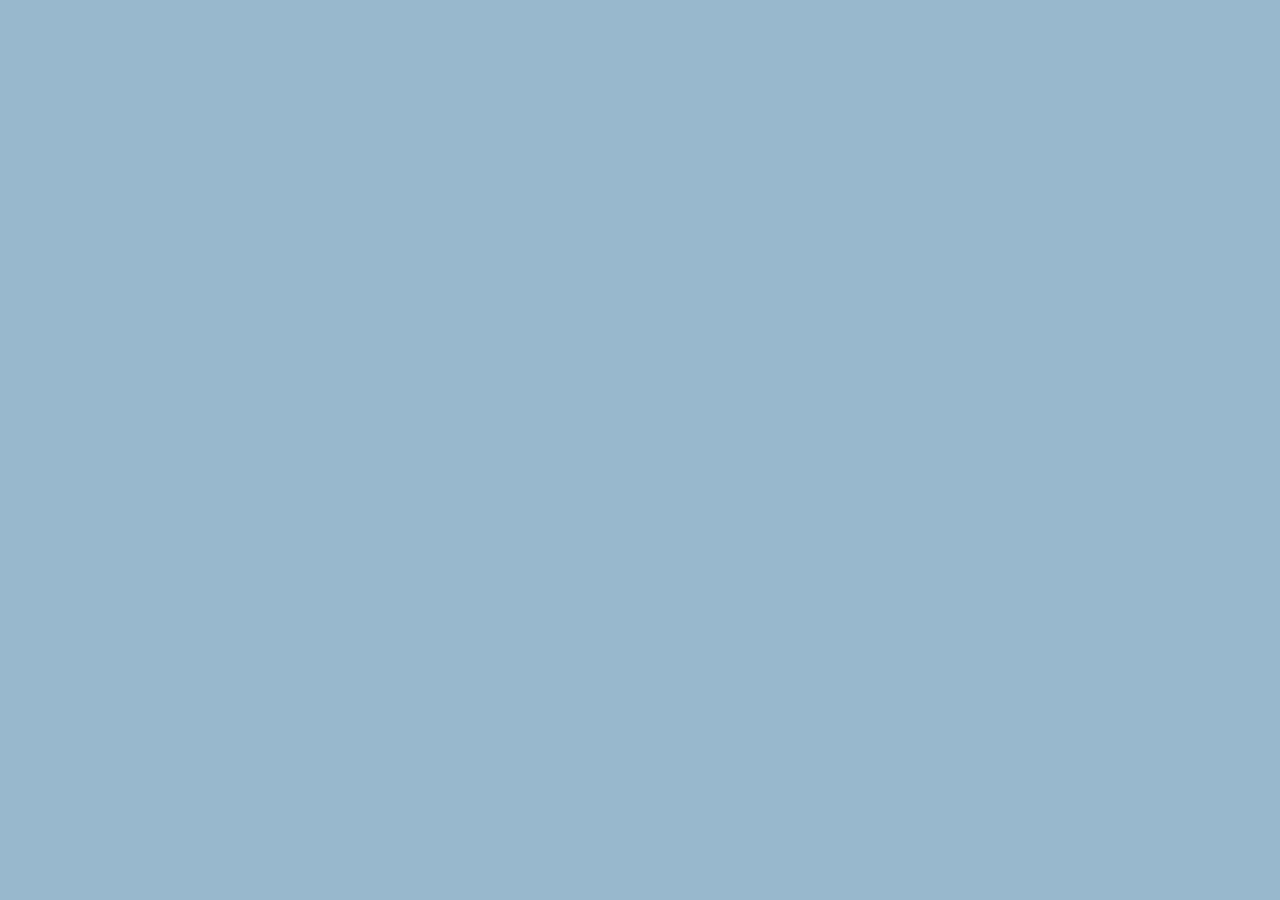
==== index.html @ 7b084897 "added readme file and started html and scss files" ====
<!DOCTYPE html>
<html lang="en">
<head>
    <meta charset="UTF-8">
    <meta name="viewport" content="width=device-width, initial-scale=1.0">
    <title>Highland Whispers</title>
    <link rel="stylesheet" href="css/header.css">
    <link rel="stylesheet" href="css/main.css">
    <link rel="stylesheet" href="css/footer.css">
</head>
<body>
    

    <script src="js/header.js"></script>
    <script src="js/main.js"></script>
</body>
</html>
---- css/header.css ----
* {
  margin: 0 auto;
  padding: 0 auto;
  box-sizing: border-box;
}

body {
  background-color: #98b8cd;
}/*# sourceMappingURL=header.css.map */
---- css/main.css ----
/*# sourceMappingURL=main.css.map */
---- css/footer.css ----
/*# sourceMappingURL=footer.css.map */
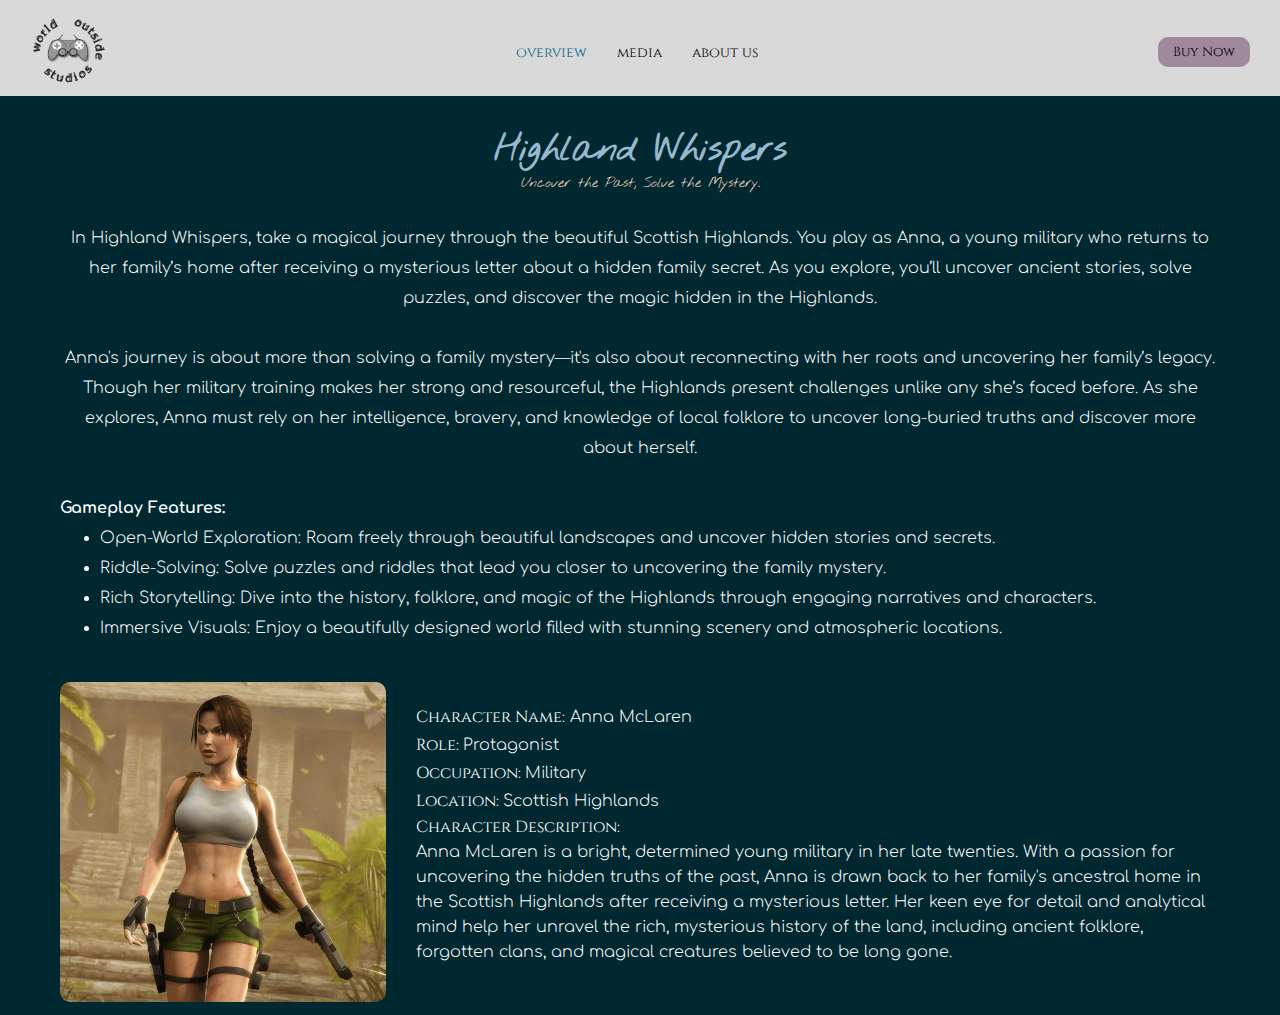
==== commit 314a683c: "added README file, all basic files and overview page" ====
--- a/index.html
+++ b/index.html
@@ -9,6 +9,62 @@
     <link rel="stylesheet" href="css/footer.css">
 </head>
 <body>
+    <header>
+        <div class="big-container">
+            <div class="d-flex">
+                <a href="index.html"><img src="images/gameLogo.png" alt="gameLogo" class="gameLogo"></a>
+                <div class="burger" id="burger">
+                    <span></span>
+                </div>
+                <nav class="navigation" id="navigation">
+                    <ul class="f-14 cinzel d-flex" id="ul">
+                        <li class="li" id="link-active" href="index.html">overview</li>
+                        <li class="li" href="media.html">media</li>
+                        <li class="li" href="about.html">about us</li>
+                    </ul>
+                </nav>
+                <button class="btn buyBtn cinzel" id="buyBtn">Buy Now</button>
+            </div>
+        </div>
+    </header>
+
+    <main>
+        <div class="small-container">
+            <div class="gameName">
+                <h1 class="f-36">Highland Whispers</h1>
+                <p class="f-14">Uncover the Past, Solve the Mystery.</p>
+            </div>
+            <div class="mainText line-height-30">
+                <p class="first-p-description">In Highland Whispers, take a magical journey through the beautiful Scottish Highlands. You play as Anna, a young military who returns to her family’s home after receiving a mysterious letter about a hidden family secret. As you explore, you’ll uncover ancient stories, solve puzzles, and discover the magic hidden in the Highlands.</p>
+                <p>Anna's journey is about more than solving a family mystery—it's also about reconnecting with her roots and uncovering her family’s legacy. Though her military training makes her strong and resourceful, the Highlands present challenges unlike any she’s faced before. As she explores, Anna must rely on her intelligence, bravery, and knowledge of local folklore to uncover long-buried truths and discover more about herself.</p>
+            </div>
+            <div class="features line-height-30">
+                <p class="bold">Gameplay Features:</p>
+                <ul>
+                    <li>Open-World Exploration: Roam freely through beautiful landscapes and uncover hidden stories and secrets.</li>
+                    <li>Riddle-Solving: Solve puzzles and riddles that lead you closer to uncovering the family mystery.</li>
+                    <li>Rich Storytelling: Dive into the history, folklore, and magic of the Highlands through engaging narratives and characters.</li>
+                    <li>Immersive Visuals: Enjoy a beautifully designed world filled with stunning scenery and atmospheric locations.</li>
+                </ul>
+            </div>
+            <div class="d-flex">
+                <div class="img">
+                    <img src="images/character.jpg" alt="character">
+                </div>
+                <div class="wrapper">
+                    <div class="character-details">
+                        <p class="cinzel">Character Name:<span class="comfortaa">   Anna McLaren</span></p>
+                        <p class="cinzel">Role: <span class="comfortaa">    Protagonist</span></p>
+                        <p class="cinzel">Occupation: <span class="comfortaa">    Military</span></p> 
+                        <p class="cinzel">Location: <span class="comfortaa">    Scottish Highlands</span></p> 
+                    </div>
+                    <div class="character-description">
+                        <p class="cinzel">Character Description: </p> <p>Anna McLaren is a bright, determined young military in her late twenties. With a passion for uncovering the hidden truths of the past, Anna is drawn back to her family's ancestral home in the Scottish Highlands after receiving a mysterious letter. Her keen eye for detail and analytical mind help her unravel the rich, mysterious history of the land, including ancient folklore, forgotten clans, and magical creatures believed to be long gone.</p>
+                    </div>
+                </div>
+            </div>
+        </div>
+    </main>
     
 
     <script src="js/header.js"></script>
--- a/css/header.css
+++ b/css/header.css
@@ -1,3 +1,15 @@
+@font-face {
+  font-family: Cinzel;
+  src: url("../fonts/Cinzel.ttf");
+}
+@font-face {
+  font-family: Comfortaa;
+  src: url("../fonts/Comfortaa.ttf");
+}
+@font-face {
+  font-family: gameFont;
+  src: url("../fonts/gameFont.ttf");
+}
 * {
   margin: 0 auto;
   padding: 0 auto;
@@ -5,5 +17,171 @@
 }
 
 body {
-  background-color: #98b8cd;
+  background-color: #002831;
+  font-family: "Comfortaa";
+  overflow-x: hidden;
+}
+
+.big-container {
+  max-width: 1600px;
+}
+
+#link-active {
+  color: #03658C;
+}
+
+.f-36 {
+  font-size: 36px;
+}
+@media screen and (max-width: 680px) {
+  .f-36 {
+    font-size: 28px;
+  }
+}
+
+.f-14 {
+  font-size: 14px;
+}
+@media screen and (max-width: 680px) {
+  .f-14 {
+    font-size: 12px;
+  }
+}
+
+.line-height-30 {
+  line-height: 30px;
+}
+
+.line-height-15 {
+  line-height: 15px;
+}
+
+.line-height-12 {
+  line-height: 12px;
+}
+
+.d-flex {
+  display: flex;
+  align-items: center;
+}
+
+.btn {
+  border: none;
+  background-color: unset;
+}
+
+.block {
+  display: block !important;
+}
+
+.cinzel {
+  font-family: "Cinzel";
+}
+
+header {
+  width: 100%;
+  background-color: #D9D9D9;
+  height: 6rem;
+  padding: 15px 30px;
+  box-sizing: border-box;
+  position: relative;
+  overflow: hidden;
+}
+header a {
+  margin: 0;
+}
+header .d-flex {
+  justify-content: space-between;
+}
+header .gameLogo {
+  height: 70px;
+}
+header .buyBtn {
+  background-color: #A0889D;
+  padding: 6px 15px;
+  border-radius: 10px;
+  margin: 0;
+}
+@media screen and (max-width: 680px) {
+  header .buyBtn {
+    display: none;
+  }
+}
+header ul {
+  list-style: none;
+}
+header .li {
+  margin-right: 30px;
+  display: inline-block;
+  text-align: center;
+}
+header .flex-active {
+  display: flex;
+  flex-direction: column;
+}
+header .navigation {
+  margin: 0;
+}
+header .burger {
+  position: absolute;
+  right: 2rem;
+  z-index: 50;
+  width: 32px;
+  height: 18px;
+  align-items: center;
+  align-self: center;
+  margin: 0;
+}
+@media screen and (min-width: 680px) {
+  header .burger {
+    display: none;
+  }
+}
+header .burger span {
+  width: 80%;
+  height: 2px;
+  background-color: #002831;
+}
+header .burger span::after, header .burger span::before {
+  content: "";
+  width: 80%;
+  height: 2px;
+  background-color: #002831;
+  position: absolute;
+  transition: all 0.3s ease 0s;
+}
+header .burger span::after {
+  top: 0;
+}
+header .burger span::before {
+  bottom: 0;
+}
+header .burger-active span {
+  transform: scale(0);
+}
+header .burger-active::after {
+  top: 50%;
+  transform: rotate(-45deg) translate(0, 50%);
+}
+header .burger-active::before {
+  bottom: 50%;
+  transform: rotate(-45deg) translate(0, -50%);
+}
+header .burger.active {
+  right: 1rem;
+}
+header .new {
+  background-color: #D9D9D9;
+  position: fixed;
+  right: 0;
+  top: 3rem;
+  height: fit-content;
+  width: max-content;
+  padding: 30px;
+  border-radius: 10px;
+}
+@media screen and (max-width: 680px) {
+  header .navigation {
+    display: none;
+  }
 }/*# sourceMappingURL=header.css.map */--- a/css/main.css
+++ b/css/main.css
@@ -1 +1,91 @@
-/*# sourceMappingURL=main.css.map */+.small-container {
+  max-width: 1360px;
+}
+
+.comfortaa {
+  font-family: "Comfortaa";
+}
+
+main {
+  font-size: 16px;
+  display: flex;
+  flex-direction: column;
+  justify-content: center;
+  text-align: center;
+  color: white;
+  font-weight: 300;
+  padding: 0 30px;
+}
+@media screen and (max-width: 680px) {
+  main {
+    font-size: 14px;
+  }
+}
+@media screen and (max-width: 1360px) {
+  main {
+    padding: 0 60px;
+  }
+}
+main .gameName {
+  font-family: "gameFont";
+  margin-top: 30px;
+}
+main .gameName h1 {
+  color: #98b8cd;
+}
+main .gameName p {
+  color: #F2D0BD;
+}
+main .mainText {
+  margin-top: 30px;
+}
+main .mainText .first-p-description {
+  padding-bottom: 30px;
+}
+main .bold {
+  font-weight: 700;
+}
+main .features {
+  text-align: left;
+  margin-top: 30px;
+}
+main .d-flex {
+  margin-top: 30px;
+}
+@media screen and (max-width: 1050px) {
+  main .d-flex {
+    flex-direction: column;
+  }
+}
+main .img img {
+  height: 20rem;
+  border-radius: 10px;
+  opacity: 0;
+  transform: translateY(50px);
+  transition: opacity 1s ease-out, transform 1s ease-out;
+}
+main .img img.visible {
+  opacity: 1;
+  transform: translateY(0);
+}
+@media screen and (max-width: 680px) {
+  main .img img {
+    width: 16rem;
+    height: 18rem;
+  }
+}
+main .character-details {
+  grid-area: b;
+  width: 100%;
+  padding-top: 30px;
+  margin-left: 30px;
+  line-height: 28px;
+  text-align: left;
+}
+main .character-description {
+  grid-area: c;
+  padding-bottom: 50px;
+  margin-left: 30px;
+  line-height: 25px;
+  text-align: left;
+}/*# sourceMappingURL=main.css.map */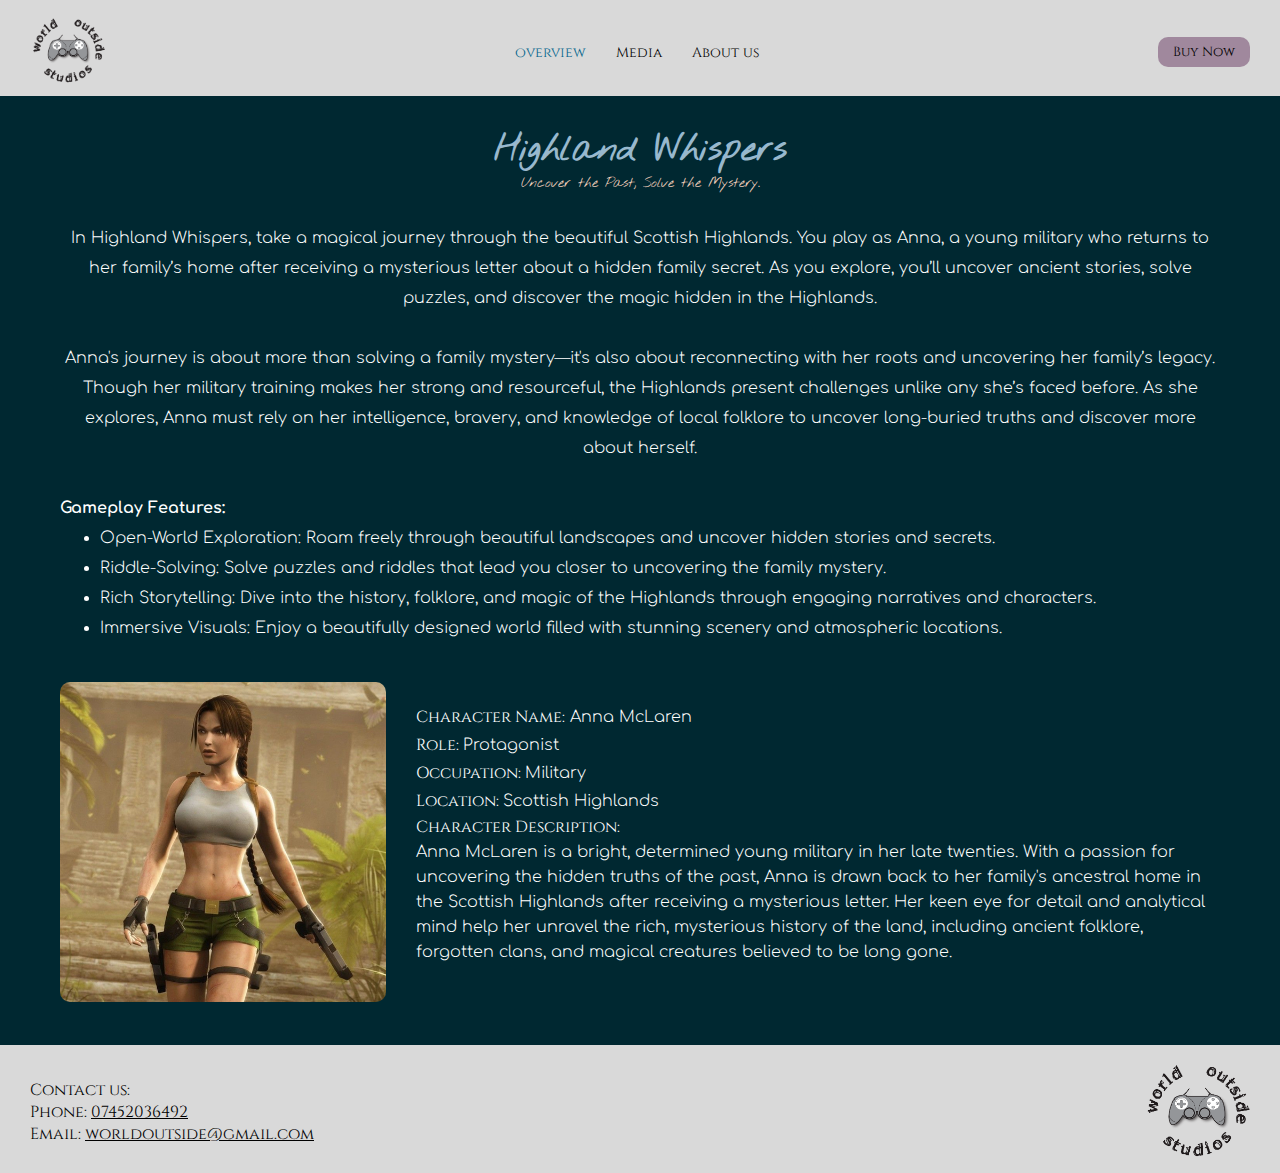
==== commit c486bafe: "finished overview page and added buy button page" ====
--- a/index.html
+++ b/index.html
@@ -18,12 +18,12 @@
                 </div>
                 <nav class="navigation" id="navigation">
                     <ul class="f-14 cinzel d-flex" id="ul">
-                        <li class="li" id="link-active" href="index.html">overview</li>
-                        <li class="li" href="media.html">media</li>
-                        <li class="li" href="about.html">about us</li>
+                        <li class="li" id="link-active"> <a href="index.html">overview</a></li>
+                        <li class="li" href="media.html"><a href="media.html">Media</a></li>
+                        <li class="li" href="about.html"><a href="about.html">About us</a></li>
                     </ul>
                 </nav>
-                <button class="btn buyBtn cinzel" id="buyBtn">Buy Now</button>
+                <button class="btn buyBtn" id="buyBtn"><a class="cinzel" href="buyBtn.html">Buy Now</a></button>
             </div>
         </div>
     </header>
@@ -63,9 +63,24 @@
                     </div>
                 </div>
             </div>
+            <button class="btn buyBtnBottom" id="buyBtnBottom"><a class="cinzel" href="buyBtn.html">Buy Now</a></button>
         </div>
     </main>
     
+    <footer>
+        <div class="big-container d-flex">
+            <div class="contact">
+                <p class="cinzel">Contact us:</p>
+                <p class="cinzel">Phone: <a class="" href="tel:07452036492">07452036492</a></p> 
+                <p class="cinzel">Email: <a class="" href="mailto:worldoutside@gmail.com">worldoutside@gmail.com</a>
+                </p>
+            </div>
+            <div></div>
+            <div class="img-container">
+                <a href="index.html"><img src="images/gameLogo.png" alt="gameLogo" class="gameLogo-footer"></a>
+            </div>
+        </div>
+    </footer>
 
     <script src="js/header.js"></script>
     <script src="js/main.js"></script>
--- a/css/header.css
+++ b/css/header.css
@@ -81,7 +81,7 @@
 header {
   width: 100%;
   background-color: #D9D9D9;
-  height: 6rem;
+  height: 6rem !important;
   padding: 15px 30px;
   box-sizing: border-box;
   position: relative;
@@ -89,6 +89,8 @@
 }
 header a {
   margin: 0;
+  text-decoration: none;
+  color: unset;
 }
 header .d-flex {
   justify-content: space-between;
--- a/css/main.css
+++ b/css/main.css
@@ -62,7 +62,7 @@
   border-radius: 10px;
   opacity: 0;
   transform: translateY(50px);
-  transition: opacity 1s ease-out, transform 1s ease-out;
+  transition: opacity 4s ease-out, transform 2s ease-out;
 }
 main .img img.visible {
   opacity: 1;
@@ -88,4 +88,20 @@
   margin-left: 30px;
   line-height: 25px;
   text-align: left;
+}
+main .buyBtnBottom {
+  background-color: #A0889D;
+  padding: 10px 20px;
+  border-radius: 10px;
+  margin-top: 30px;
+  display: none;
+}
+@media screen and (max-width: 680px) {
+  main .buyBtnBottom {
+    display: block;
+  }
+}
+main .buyBtnBottom a {
+  color: unset;
+  text-decoration: none;
 }/*# sourceMappingURL=main.css.map */--- a/css/footer.css
+++ b/css/footer.css
@@ -1 +1,48 @@
-/*# sourceMappingURL=footer.css.map */+html, body {
+  height: 100%;
+}
+
+body {
+  display: grid;
+  grid-template-rows: auto 1fr auto;
+  min-height: 100vh;
+}
+
+footer {
+  width: 100%;
+  background-color: #D9D9D9;
+  height: 8rem;
+  margin-top: 30px;
+  padding: 15px 30px;
+  bottom: 0;
+}
+@media screen and (max-width: 680px) {
+  footer {
+    height: max-content;
+    padding: 30px;
+  }
+}
+@media screen and (max-width: 680px) {
+  footer .d-flex {
+    flex-direction: column;
+  }
+}
+footer a {
+  text-decoration-color: black;
+  color: unset;
+  margin: 0;
+}
+footer .contact {
+  margin: 0;
+}
+footer .gameLogo-footer {
+  height: 100px;
+}
+footer .img-container {
+  margin: 0;
+}
+@media screen and (max-width: 680px) {
+  footer .img-container {
+    margin-top: 30px;
+  }
+}/*# sourceMappingURL=footer.css.map */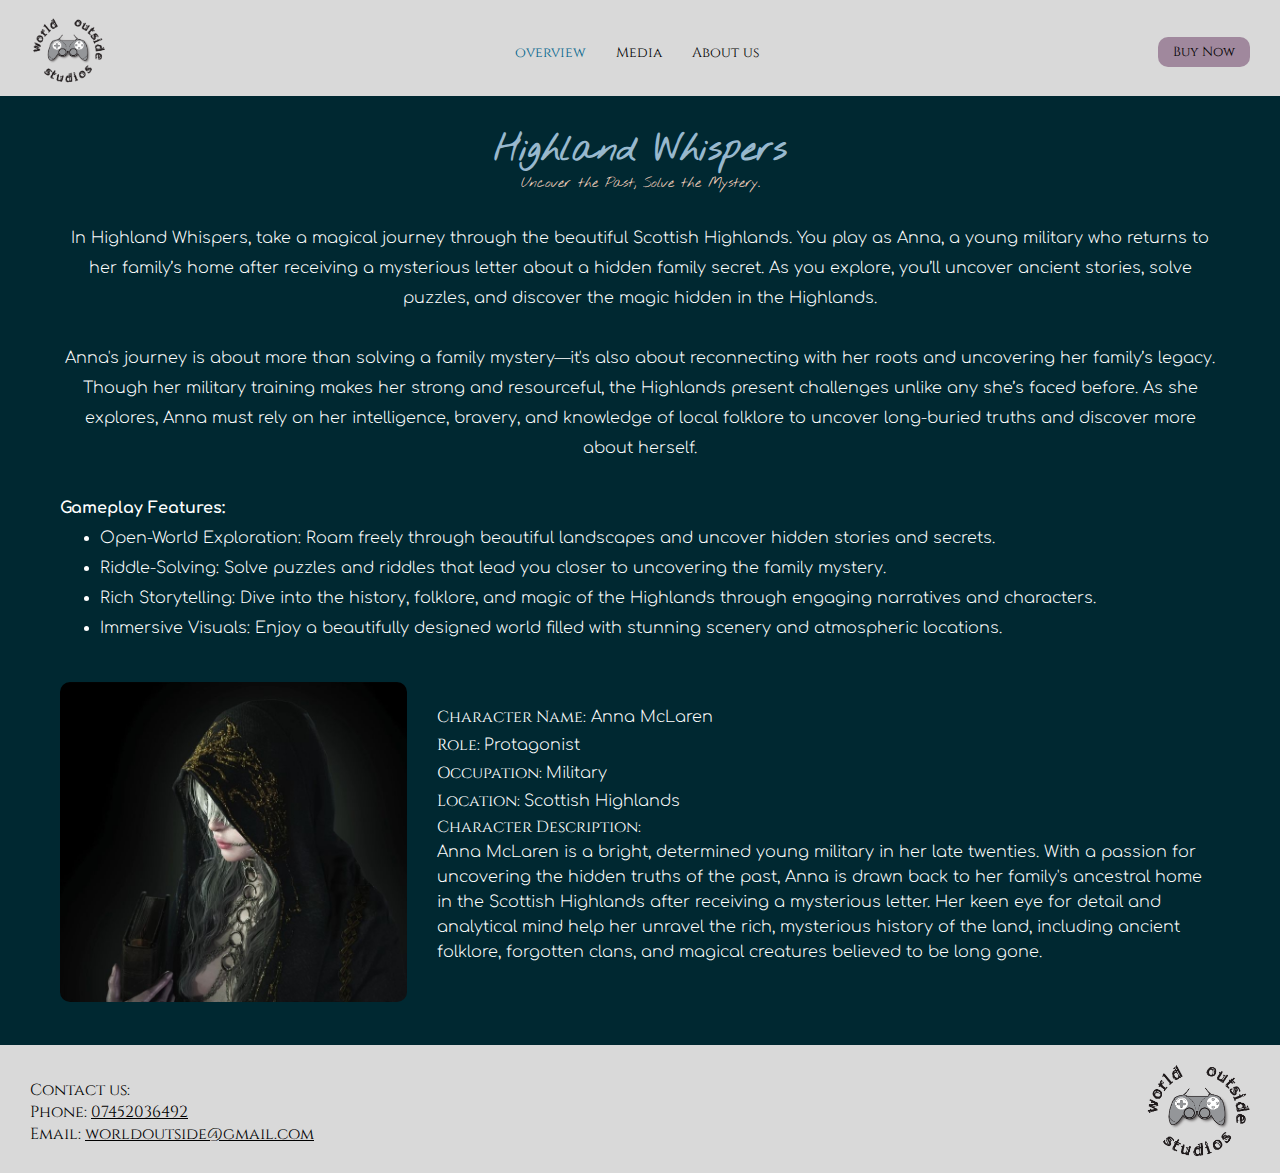
==== commit aa08eb60: "changed the picture of the character" ====
--- a/index.html
+++ b/index.html
@@ -49,7 +49,7 @@
             </div>
             <div class="d-flex">
                 <div class="img">
-                    <img src="images/character.jpg" alt="character">
+                    <img src="images/changedCharacter.jpg" alt="character">
                 </div>
                 <div class="wrapper">
                     <div class="character-details">
--- a/css/main.css
+++ b/css/main.css
@@ -104,4 +104,9 @@
 main .buyBtnBottom a {
   color: unset;
   text-decoration: none;
-}/*# sourceMappingURL=main.css.map */+}
+
+main .buyBtnBottom {
+  color: black;
+}
+/*# sourceMappingURL=main.css.map */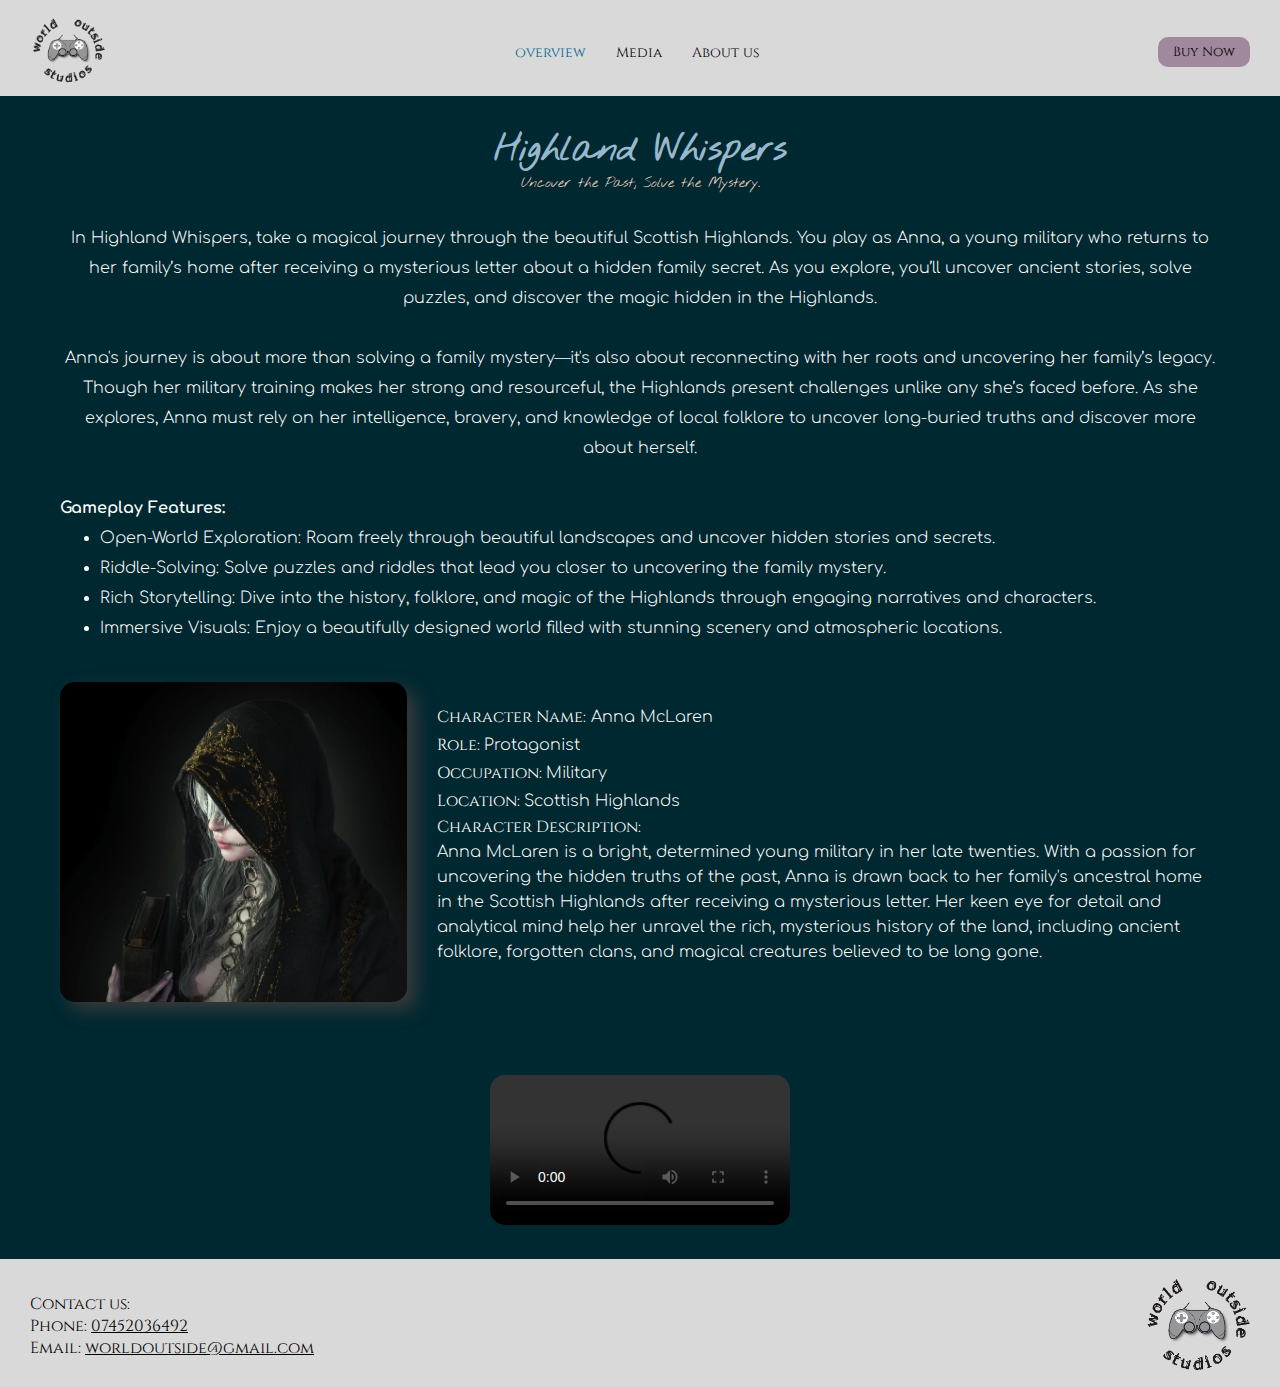
==== commit 72d0aaf9: "added a video to idnex.html" ====
--- a/index.html
+++ b/index.html
@@ -63,6 +63,12 @@
                     </div>
                 </div>
             </div>
+            <div class="video-wrapper">
+                <video controls>
+                    <source src="video/gameTrailer.mp4" type="video/mp4">
+                    Your browser does not support this video file
+                </video>
+            </div>
             <button class="btn buyBtnBottom" id="buyBtnBottom"><a class="cinzel" href="buyBtn.html">Buy Now</a></button>
         </div>
     </main>
--- a/css/main.css
+++ b/css/main.css
@@ -59,10 +59,11 @@
 }
 main .img img {
   height: 20rem;
-  border-radius: 10px;
+  border-radius: 15px;
   opacity: 0;
-  transform: translateY(50px);
-  transition: opacity 4s ease-out, transform 2s ease-out;
+  transform: translateY(15px);
+  transition: opacity 3s ease-out, transform 2s ease-in;
+  box-shadow: 9px 8px 18px rgb(58, 58, 58);
 }
 main .img img.visible {
   opacity: 1;
@@ -105,8 +106,9 @@
   color: unset;
   text-decoration: none;
 }
-
-main .buyBtnBottom {
-  color: black;
+main .video-wrapper {
+  margin-top: 60px;
 }
-/*# sourceMappingURL=main.css.map */+main .video-wrapper video {
+  border-radius: 15px;
+}/*# sourceMappingURL=main.css.map */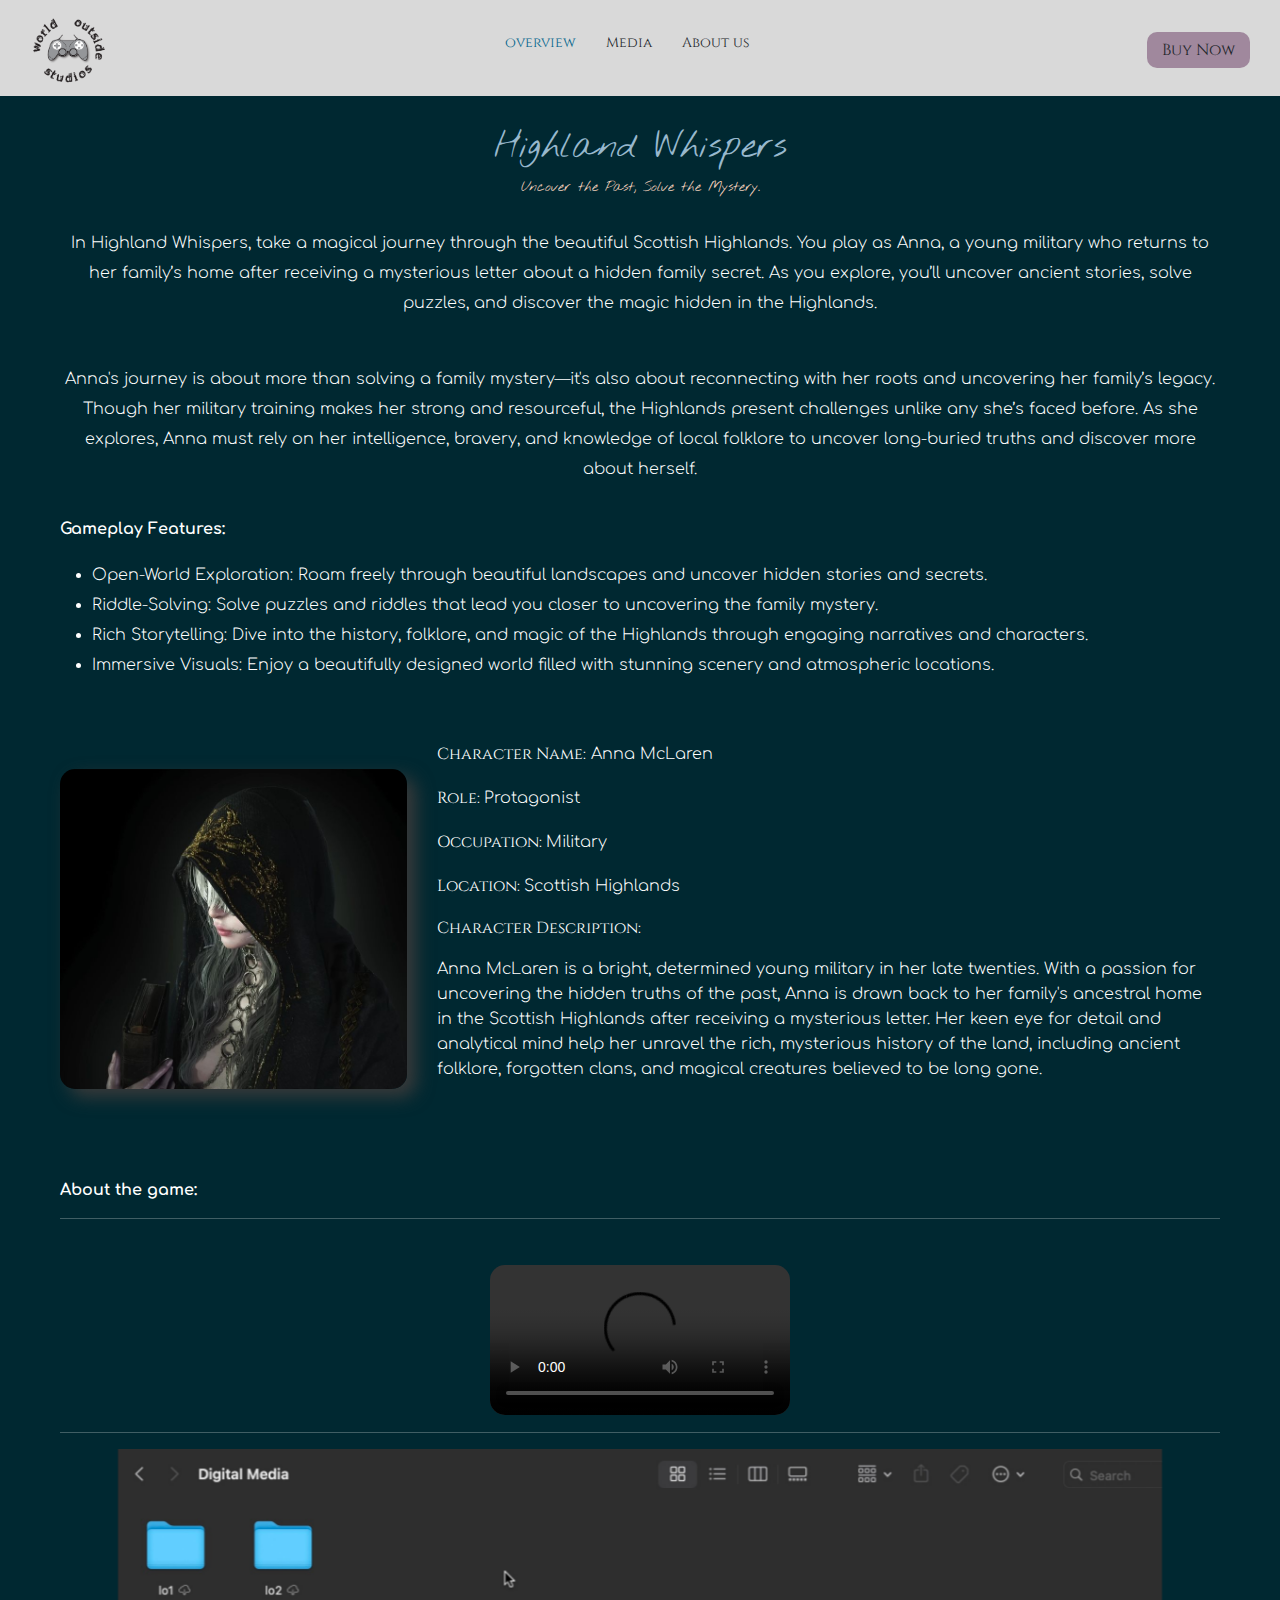
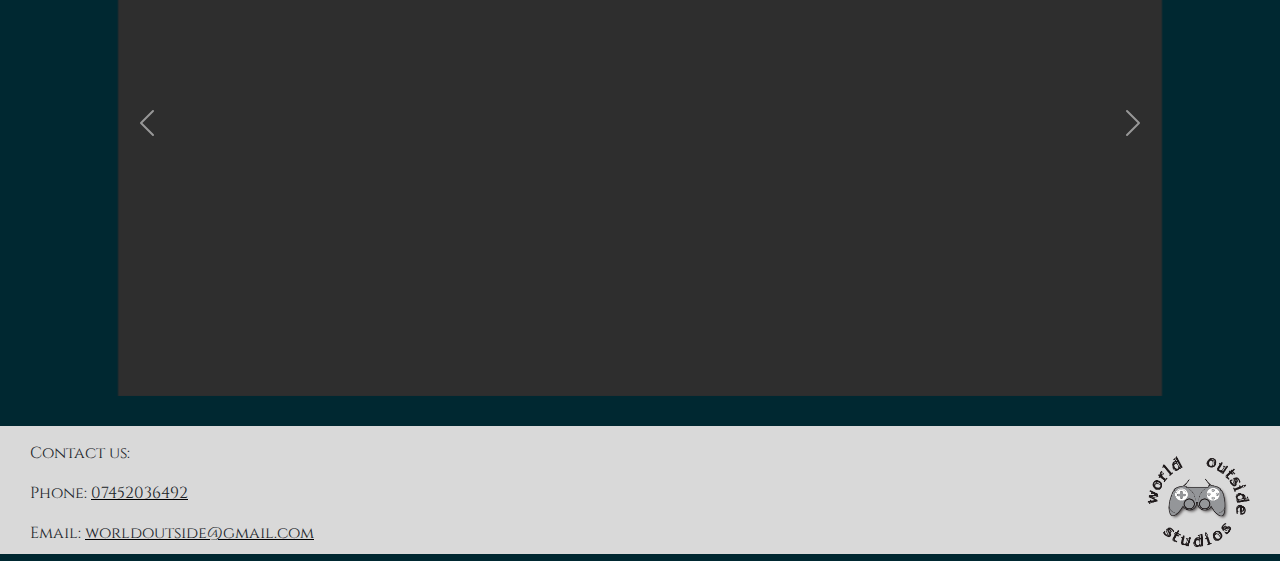
==== commit d9ad8cbf: "added a slider with folders" ====
--- a/index.html
+++ b/index.html
@@ -4,9 +4,12 @@
     <meta charset="UTF-8">
     <meta name="viewport" content="width=device-width, initial-scale=1.0">
     <title>Highland Whispers</title>
+    <link href="https://cdn.jsdelivr.net/npm/bootstrap@5.3.3/dist/css/bootstrap.min.css" rel="stylesheet" integrity="sha384-QWTKZyjpPEjISv5WaRU9OFeRpok6YctnYmDr5pNlyT2bRjXh0JMhjY6hW+ALEwIH" crossorigin="anonymous">
     <link rel="stylesheet" href="css/header.css">
     <link rel="stylesheet" href="css/main.css">
     <link rel="stylesheet" href="css/footer.css">
+    
+
 </head>
 <body>
     <header>
@@ -63,13 +66,51 @@
                     </div>
                 </div>
             </div>
+            <div class="video-description">
+                <p class="bold">About the game:</p>
+            </div>
+            <hr class="line">
             <div class="video-wrapper">
                 <video controls>
                     <source src="video/gameTrailer.mp4" type="video/mp4">
                     Your browser does not support this video file
                 </video>
             </div>
+            <hr class="line">
             <button class="btn buyBtnBottom" id="buyBtnBottom"><a class="cinzel" href="buyBtn.html">Buy Now</a></button>
+            <div id="carouselExampleFade" class="carousel slide carousel-fade">
+                <div class="carousel-inner">
+                  <div class="carousel-item active">
+                    <img src="images/screenshot1.jpeg" class="d-block w-100" alt="screenshot1">
+                  </div>
+                  <div class="carousel-item">
+                    <img src="images/screenshot2.jpeg" class="d-block w-100" alt="screenshot2">
+                  </div>
+                  <div class="carousel-item">
+                    <img src="images/screenshot3.jpeg" class="d-block w-100" alt="screenshot3">
+                  </div>
+                  <div class="carousel-item">
+                    <img src="images/screenshot4.jpeg" class="d-block w-100" alt="screenshot4">
+                  </div>
+                  <div class="carousel-item">
+                    <img src="images/screenshot5.jpeg" class="d-block w-100" alt="screenshot5">
+                  </div>
+                  <div class="carousel-item">
+                    <img src="images/screenshot6.jpeg" class="d-block w-100" alt="screenshot6">
+                  </div>
+                  <div class="carousel-item">
+                    <img src="images/screenshot7.jpeg" class="d-block w-100" alt="screenshot7">
+                  </div>
+                </div>
+                <button class="carousel-control-prev" type="button" data-bs-target="#carouselExampleFade" data-bs-slide="prev">
+                  <span class="carousel-control-prev-icon" aria-hidden="true"></span>
+                  <span class="visually-hidden">Previous</span>
+                </button>
+                <button class="carousel-control-next" type="button" data-bs-target="#carouselExampleFade" data-bs-slide="next">
+                  <span class="carousel-control-next-icon" aria-hidden="true"></span>
+                  <span class="visually-hidden">Next</span>
+                </button>
+              </div>   
         </div>
     </main>
     
@@ -90,5 +131,6 @@
 
     <script src="js/header.js"></script>
     <script src="js/main.js"></script>
+    <script src="https://cdn.jsdelivr.net/npm/bootstrap@5.3.3/dist/js/bootstrap.bundle.min.js" integrity="sha384-YvpcrYf0tY3lHB60NNkmXc5s9fDVZLESaAA55NDzOxhy9GkcIdslK1eN7N6jIeHz" crossorigin="anonymous"></script>
 </body>
 </html>--- a/css/main.css
+++ b/css/main.css
@@ -106,9 +106,33 @@
   color: unset;
   text-decoration: none;
 }
+main .video-description {
+  padding-top: 30px;
+  text-align: left;
+}
+@media screen and (max-width: 1050px) {
+  main .video-description {
+    padding-top: 15px;
+  }
+}
+main .line {
+  height: 1px;
+  width: 100%;
+  margin-top: 10px;
+}
 main .video-wrapper {
-  margin-top: 60px;
+  padding-top: 30px;
+}
+@media screen and (max-width: 1050px) {
+  main .video-wrapper {
+    padding-top: 15px;
+  }
 }
 main .video-wrapper video {
   border-radius: 15px;
+  max-width: 100%;
+}
+
+.w-100 {
+  width: 90% !important;
 }/*# sourceMappingURL=main.css.map */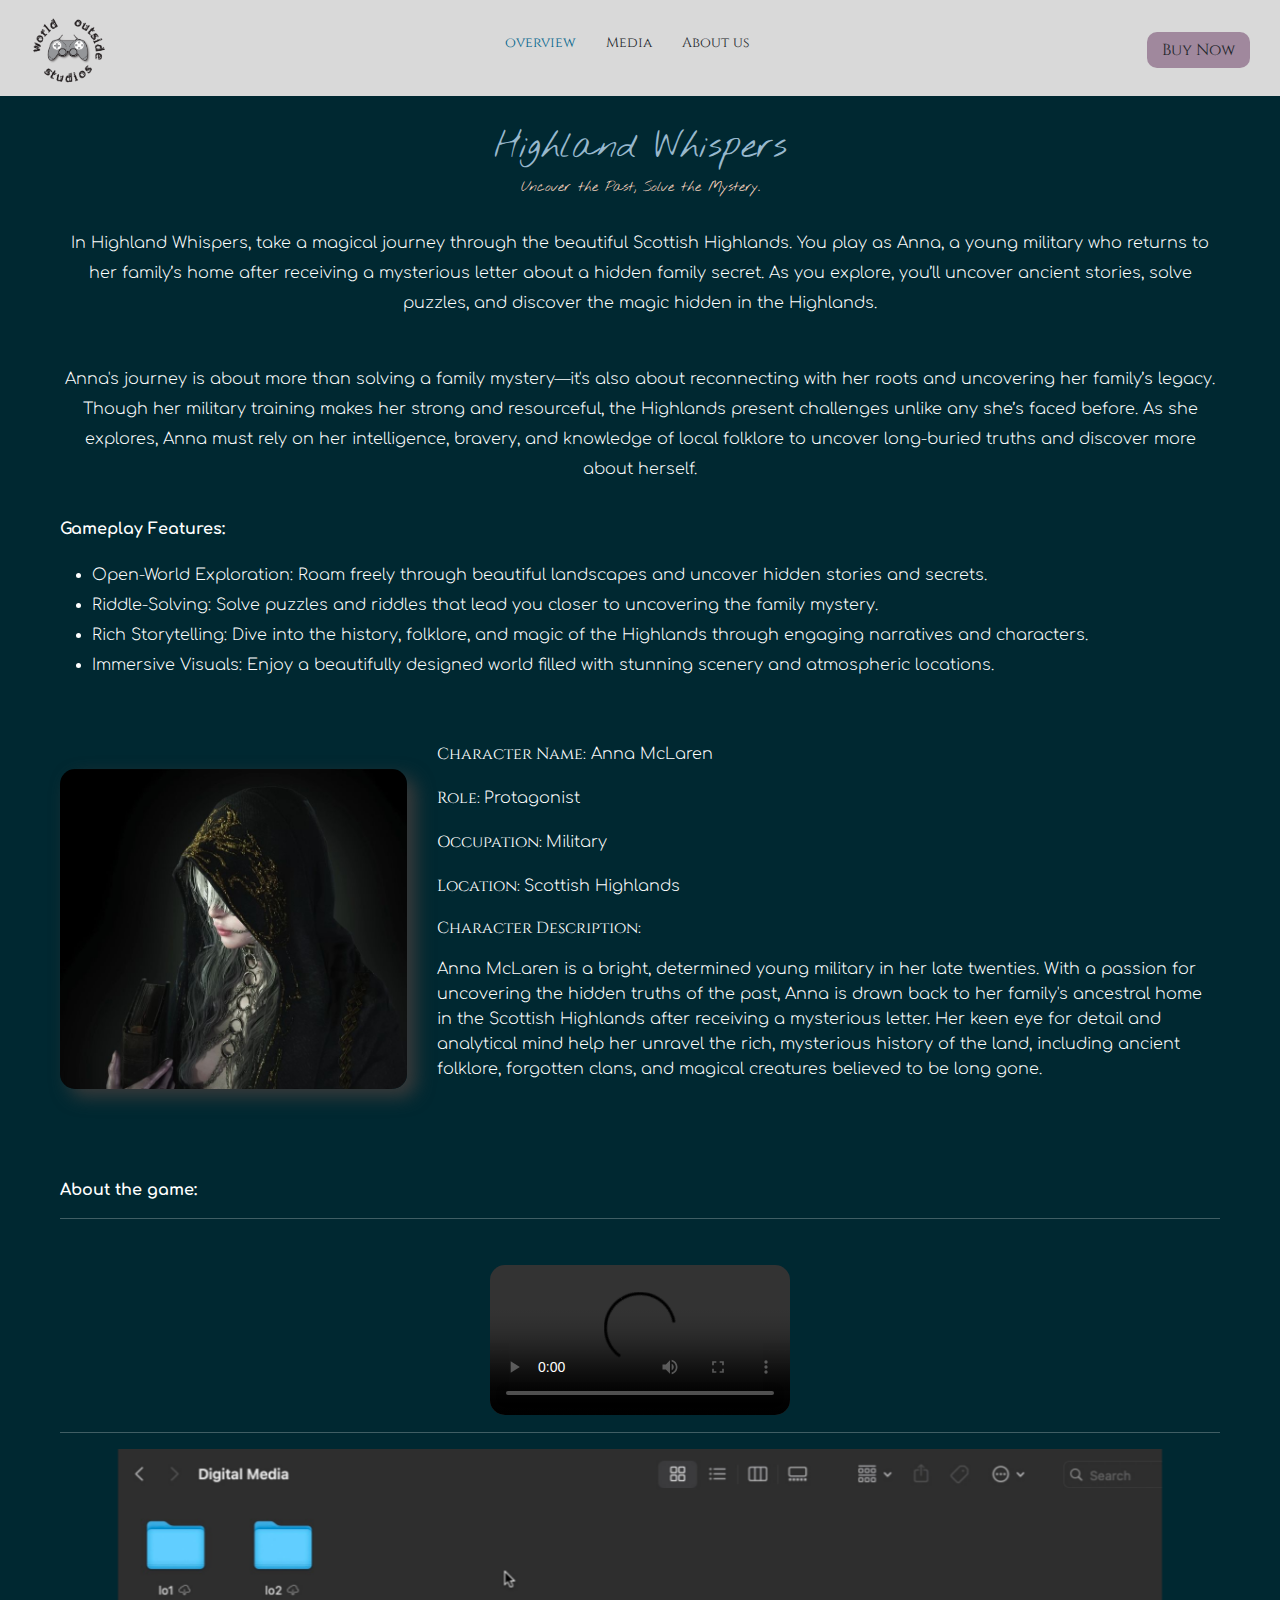
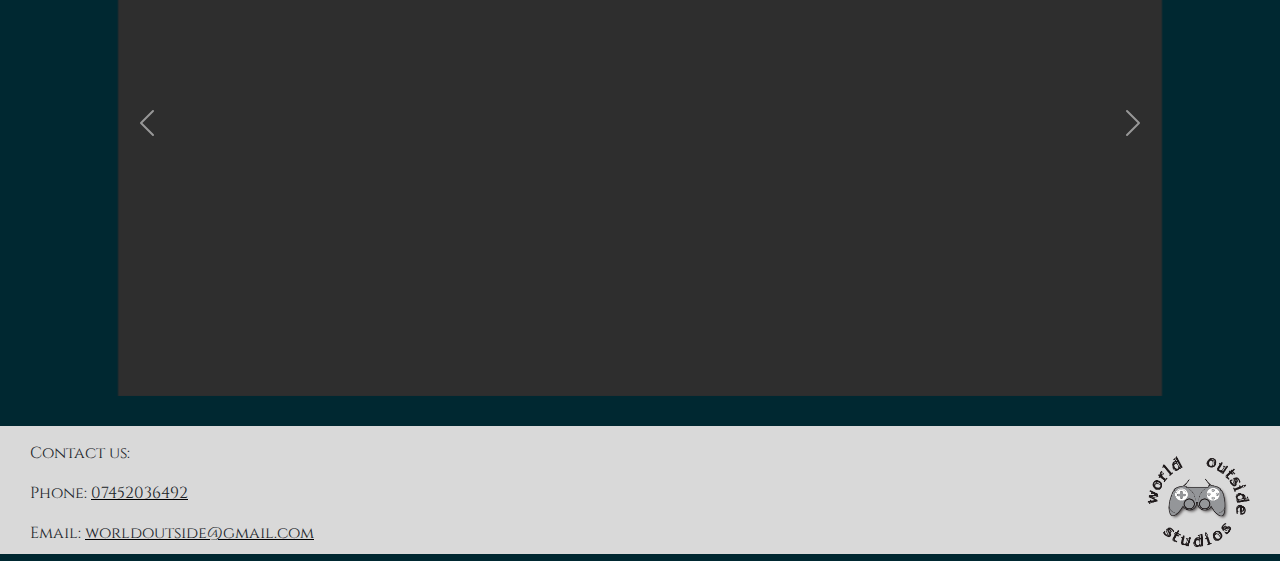
==== commit 02d2ca36: "started fixing a slider" ====
--- a/index.html
+++ b/index.html
@@ -81,25 +81,25 @@
             <div id="carouselExampleFade" class="carousel slide carousel-fade">
                 <div class="carousel-inner">
                   <div class="carousel-item active">
-                    <img src="images/screenshot1.jpeg" class="d-block w-100" alt="screenshot1">
+                    <img src="images/screenshot1.jpeg" class="d-block w-100 height" alt="screenshot1">
                   </div>
                   <div class="carousel-item">
-                    <img src="images/screenshot2.jpeg" class="d-block w-100" alt="screenshot2">
+                    <img src="images/screenshot2.jpeg" class="d-block w-100 height" alt="screenshot2">
                   </div>
                   <div class="carousel-item">
-                    <img src="images/screenshot3.jpeg" class="d-block w-100" alt="screenshot3">
+                    <img src="images/screenshot3.jpeg" class="d-block w-100 height" alt="screenshot3">
                   </div>
                   <div class="carousel-item">
-                    <img src="images/screenshot4.jpeg" class="d-block w-100" alt="screenshot4">
+                    <img src="images/screenshot4.jpeg" class="d-block w-100 height" alt="screenshot4">
                   </div>
                   <div class="carousel-item">
-                    <img src="images/screenshot5.jpeg" class="d-block w-100" alt="screenshot5">
+                    <img src="images/screenshot5.jpeg" class="d-block w-100 height" alt="screenshot5">
                   </div>
                   <div class="carousel-item">
-                    <img src="images/screenshot6.jpeg" class="d-block w-100" alt="screenshot6">
+                    <img src="images/screenshot6.jpeg" class="d-block w-100 height" alt="screenshot6">
                   </div>
                   <div class="carousel-item">
-                    <img src="images/screenshot7.jpeg" class="d-block w-100" alt="screenshot7">
+                    <img src="images/screenshot7.jpeg" class="d-block w-100 height" alt="screenshot7">
                   </div>
                 </div>
                 <button class="carousel-control-prev" type="button" data-bs-target="#carouselExampleFade" data-bs-slide="prev">
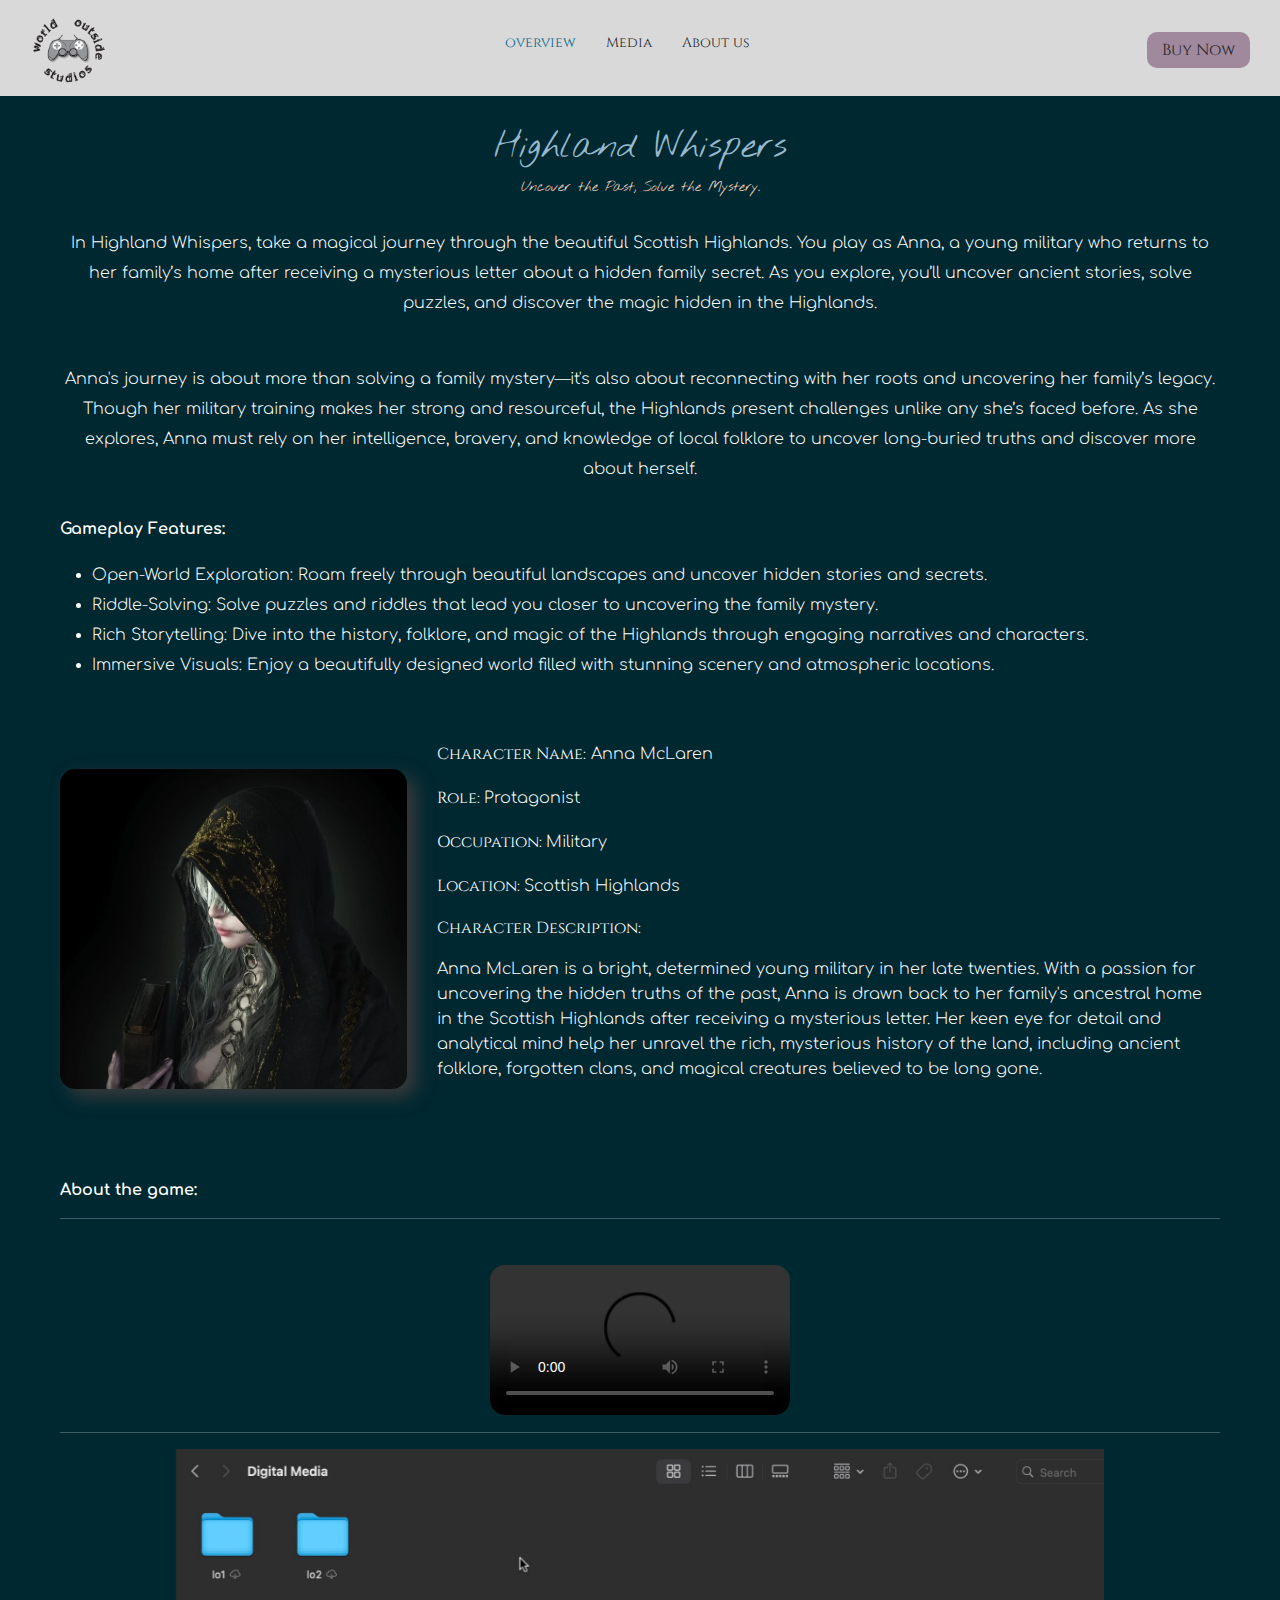
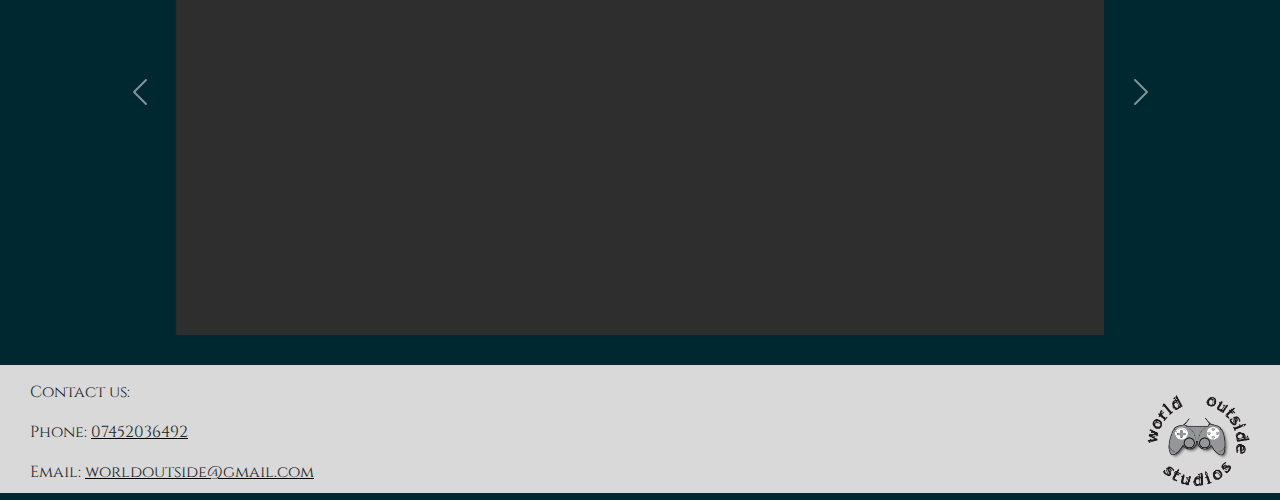
==== commit f961c6d2: "changed the height of the slider" ====
--- a/index.html
+++ b/index.html
@@ -77,7 +77,6 @@
                 </video>
             </div>
             <hr class="line">
-            <button class="btn buyBtnBottom" id="buyBtnBottom"><a class="cinzel" href="buyBtn.html">Buy Now</a></button>
             <div id="carouselExampleFade" class="carousel slide carousel-fade">
                 <div class="carousel-inner">
                   <div class="carousel-item active">
@@ -110,7 +109,8 @@
                   <span class="carousel-control-next-icon" aria-hidden="true"></span>
                   <span class="visually-hidden">Next</span>
                 </button>
-              </div>   
+              </div>
+            <button class="btn buyBtnBottom" id="buyBtnBottom"><a class="cinzel" href="buyBtn.html">Buy Now</a></button>  
         </div>
     </main>
     
--- a/css/main.css
+++ b/css/main.css
@@ -100,6 +100,7 @@
 @media screen and (max-width: 680px) {
   main .buyBtnBottom {
     display: block;
+    text-align: center;
   }
 }
 main .buyBtnBottom a {
@@ -134,5 +135,22 @@
 }
 
 .w-100 {
-  width: 90% !important;
-}/*# sourceMappingURL=main.css.map */+  width: 80% !important;
+}
+
+.height {
+  max-height: 550px;
+}
+
+.carousel-control-prev {
+  padding-right: 15px;
+}
+
+.carousel-control-next {
+  padding-left: 15px;
+}
+
+
+
+
+/*# sourceMappingURL=main.css.map */